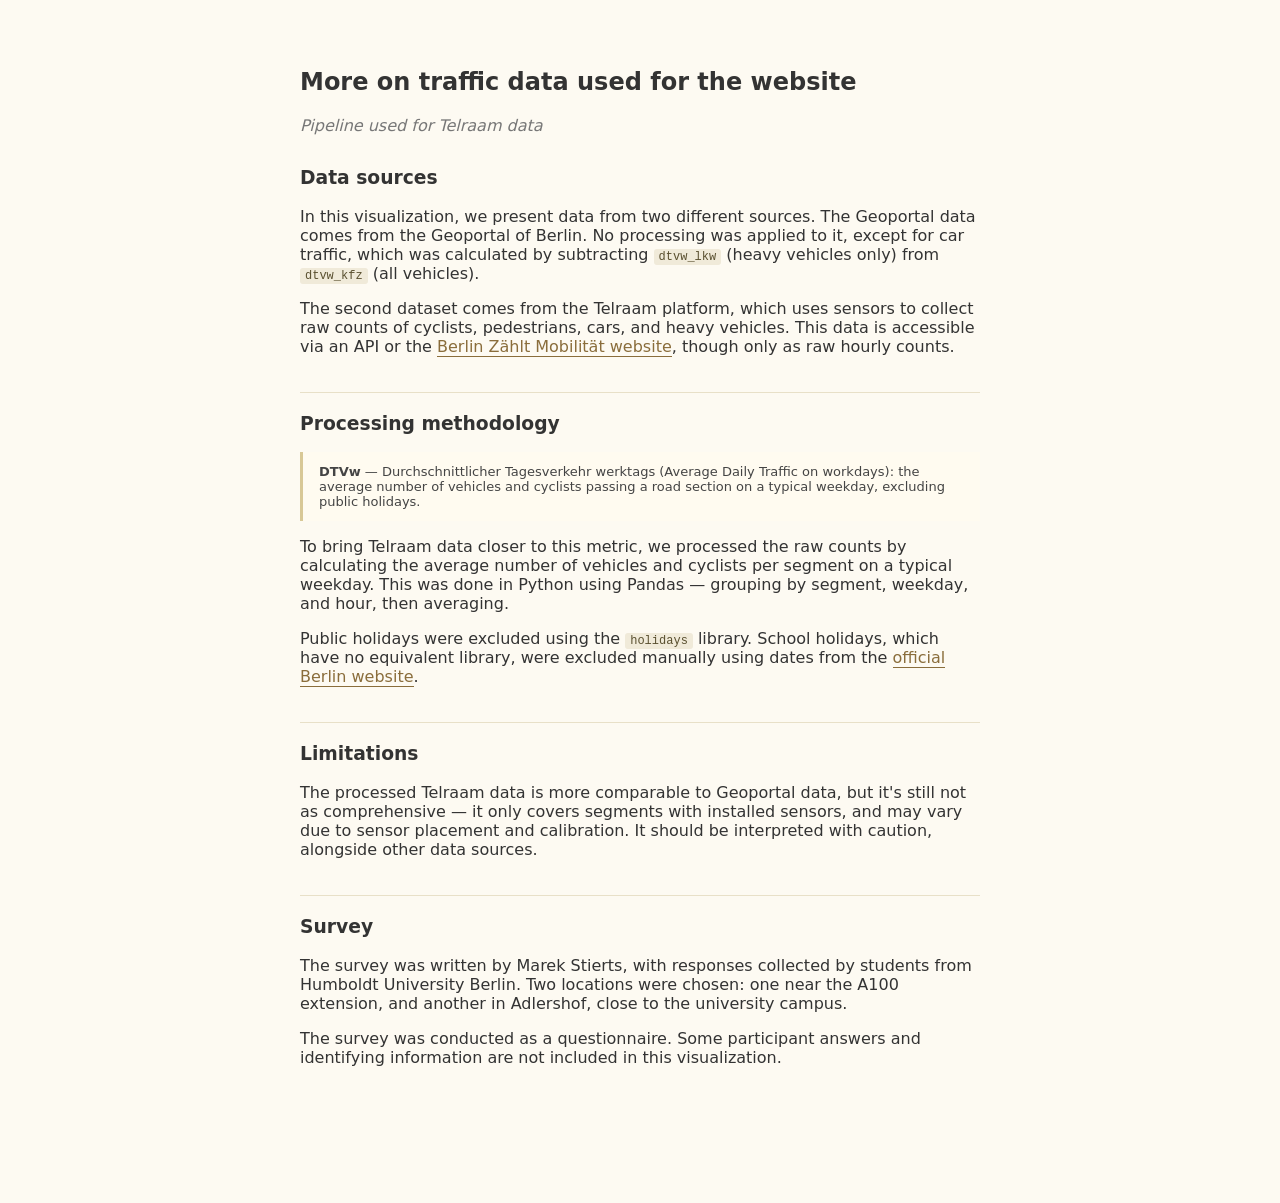
==== more_info.html @ 19c659bd "okay" ====
<!DOCTYPE html>
<html>
<head>
  <meta charset="utf-8">
  <title>Information on data</title>
  <link rel="stylesheet" href = "style_2.css">
 
</head>
<body>
  <main class="info-page">
    <h2>More on traffic data used for the website</h2>
    <p class="subtitle">Pipeline used for Telraam data</p>

    <section>
      <h3>Data sources</h3>
      <p>In this visualization, we present data from two different sources. The Geoportal data comes from the Geoportal of Berlin. No processing was applied to it, except for car traffic, which was calculated by subtracting <code>dtvw_lkw</code> (heavy vehicles only) from <code>dtvw_kfz</code> (all vehicles).</p>
      <p>The second dataset comes from the Telraam platform, which uses sensors to collect raw counts of cyclists, pedestrians, cars, and heavy vehicles. This data is accessible via an API or the <a href="#">Berlin Zählt Mobilität website</a>, though only as raw hourly counts.</p>
    </section>

    <section>
      <h3>Processing methodology</h3>
      <div class="callout">
        <strong>DTVw</strong> — Durchschnittlicher Tagesverkehr werktags (Average Daily Traffic on workdays): the average number of vehicles and cyclists passing a road section on a typical weekday, excluding public holidays.
      </div>
      <p>To bring Telraam data closer to this metric, we processed the raw counts by calculating the average number of vehicles and cyclists per segment on a typical weekday. This was done in Python using Pandas — grouping by segment, weekday, and hour, then averaging.</p>
      <p>Public holidays were excluded using the <code>holidays</code> library. School holidays, which have no equivalent library, were excluded manually using dates from the <a href="#">official Berlin website</a>.</p>
    </section>

    <section>
      <h3>Limitations</h3>
      <p>The processed Telraam data is more comparable to Geoportal data, but it's still not as comprehensive — it only covers segments with installed sensors, and may vary due to sensor placement and calibration. It should be interpreted with caution, alongside other data sources.</p>
    </section>

    <section>
      <h3>Survey</h3>
      <p>The survey was written by Marek Stierts, with responses collected by students from Humboldt University Berlin. Two locations were chosen: one near the A100 extension, and another in Adlershof, close to the university campus.</p>
      <p>The survey was conducted as a questionnaire. Some participant answers and identifying information are not included in this visualization.</p>
    </section>
  </main>
</body>
</html>
---- style_2.css ----
body {
  margin: 0;
  font-family: 'Inter', system-ui, sans-serif;
  background: #fdfaf2;
  color: #333;
}

.info-page {
  max-width: 680px;
  margin: 0 auto;
  padding: 48px 24px 80px;
}

.subtitle {
  color: #777;
  font-style: italic;
  margin-bottom: 32px;
}

section {
  margin-bottom: 20px;
  padding-bottom: 20px;
  border-bottom: 1px solid #e8e0c8;
}

section:last-child {
  border-bottom: none;
}

.callout {
  background: #fffbf0;
  border-left: 3px solid #d8c896;
  padding: 12px 16px;
  margin: 12px 0;
  font-size: 13px;
  color: #444;
}

code {
  background: #f0ead9;
  padding: 1px 5px;
  border-radius: 3px;
  font-size: 12px;
  color: #5a5030;
}

a {
  color: #8a6d3b;
  text-decoration: none;
  border-bottom: 1px solid currentColor;
}

a:hover {
  color: #6b5228;
}
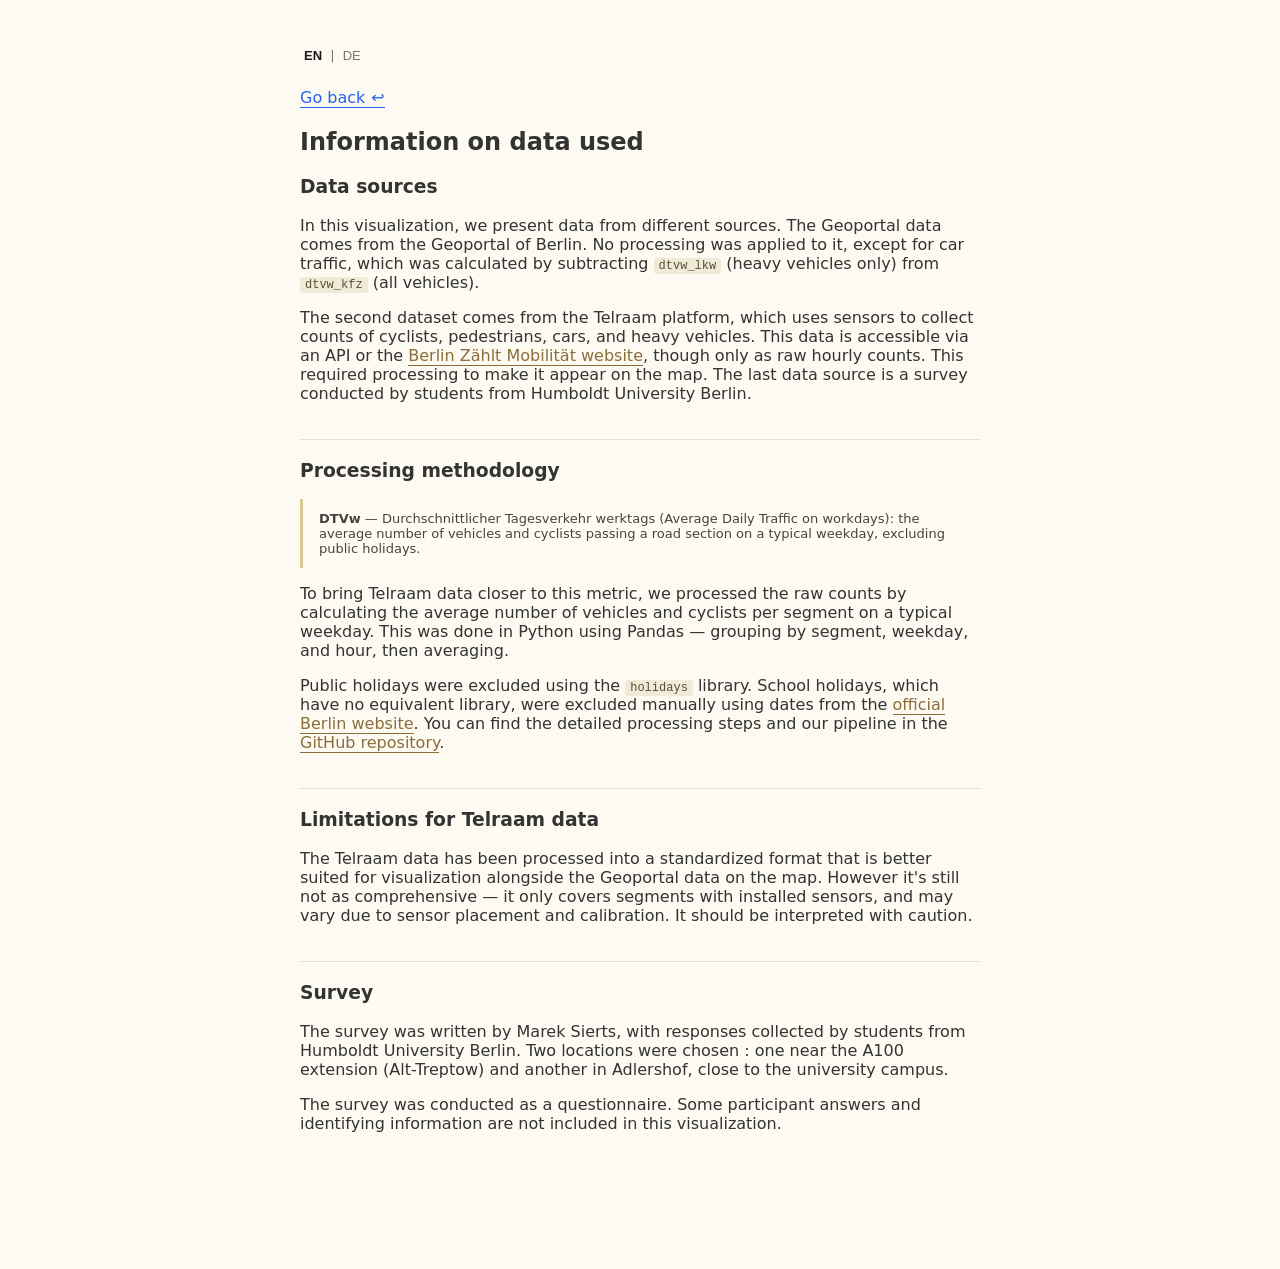
==== commit b0ac0bb9: "changes almost-with highlight good colors for survey" ====
--- a/more_info.html
+++ b/more_info.html
@@ -8,13 +8,21 @@
 </head>
 <body>
   <main class="info-page">
-    <h2>More on traffic data used for the website</h2>
-    <p class="subtitle">Pipeline used for Telraam data</p>
+    <div class="lang-toggle">
+  <button data-lang="en" class="active">EN</button>
+  <span>|</span>
+  <button data-lang="de">DE</button>
+</div>
+    <a href="index.html" target="_self" class="info-link2">Go back</a>
+    <h2 id="title"></h2>
+    <!-- <p class="subtitle">Pipeline used for Telraam data</p> -->
 
     <section>
-      <h3>Data sources</h3>
-      <p>In this visualization, we present data from two different sources. The Geoportal data comes from the Geoportal of Berlin. No processing was applied to it, except for car traffic, which was calculated by subtracting <code>dtvw_lkw</code> (heavy vehicles only) from <code>dtvw_kfz</code> (all vehicles).</p>
-      <p>The second dataset comes from the Telraam platform, which uses sensors to collect raw counts of cyclists, pedestrians, cars, and heavy vehicles. This data is accessible via an API or the <a href="#">Berlin Zählt Mobilität website</a>, though only as raw hourly counts.</p>
+
+      <h3 id= "datenquellen-heading"></h3>
+
+      <p id="intro"></p>
+      <p id="intro2"></p>
     </section>
 
     <section>
@@ -23,19 +31,43 @@
         <strong>DTVw</strong> — Durchschnittlicher Tagesverkehr werktags (Average Daily Traffic on workdays): the average number of vehicles and cyclists passing a road section on a typical weekday, excluding public holidays.
       </div>
       <p>To bring Telraam data closer to this metric, we processed the raw counts by calculating the average number of vehicles and cyclists per segment on a typical weekday. This was done in Python using Pandas — grouping by segment, weekday, and hour, then averaging.</p>
-      <p>Public holidays were excluded using the <code>holidays</code> library. School holidays, which have no equivalent library, were excluded manually using dates from the <a href="#">official Berlin website</a>.</p>
+      <p>Public holidays were excluded using the <code>holidays</code> library. 
+        School holidays, which have no equivalent library, were excluded manually using dates 
+        from the <a href="#">official Berlin website</a>.
+      You can find the detailed processing steps and our pipeline in the <a href="https://github.com/berlin-zaehlt/traffic-data-processing">GitHub repository</a>.</p>
     </section>
 
     <section>
-      <h3>Limitations</h3>
-      <p>The processed Telraam data is more comparable to Geoportal data, but it's still not as comprehensive — it only covers segments with installed sensors, and may vary due to sensor placement and calibration. It should be interpreted with caution, alongside other data sources.</p>
+      <h3>Limitations for Telraam data</h3>
+      <p>The Telraam data has been processed into a standardized format that is
+        better suited for visualization alongside the Geoportal data on the map.
+        However it's still not as comprehensive — it only covers segments with installed sensors, 
+        and may vary due to sensor placement and calibration. It should be interpreted with 
+        caution.</p>
     </section>
 
     <section>
       <h3>Survey</h3>
-      <p>The survey was written by Marek Stierts, with responses collected by students from Humboldt University Berlin. Two locations were chosen: one near the A100 extension, and another in Adlershof, close to the university campus.</p>
-      <p>The survey was conducted as a questionnaire. Some participant answers and identifying information are not included in this visualization.</p>
+      <p>The survey was written by Marek Sierts, with responses collected by students from Humboldt University Berlin. 
+        Two locations were chosen : one near the A100 extension (Alt-Treptow) and another in Adlershof, close to the university campus.</p>
+      <p>The survey was conducted as a questionnaire. Some participant answers and identifying information 
+        are not included in this visualization.</p>
     </section>
   </main>
 </body>
-</html>+<script src="language.js"></script>
+</html>
+
+      <!-- <p data-de="In dieser Visualisierung präsentieren wir Daten aus verschiedenen
+       Quellen. Die Geoportal-Daten stammen vom Geoportal Berlin. 
+       Es wurde keine Verarbeitung angewendet, außer für den Autoverkehr,
+        der berechnet wurde, indem <code>dtvw_lkw</code> (nur schwere Fahrzeuge) von 
+        <code>dtvw_kfz</code> (alle Fahrzeuge) subtrahiert wurde.</p>">
+        In this visualization, we present data from different sources. The Geoportal data comes from the Geoportal of Berlin. 
+        No processing was applied to it, except for car traffic, which was calculated by subtracting 
+        <code>dtvw_lkw</code> (heavy vehicles only) from <code>dtvw_kfz</code> (all vehicles).</p>
+      <p>The second dataset comes from the Telraam platform, which uses sensors to collect counts of cyclists, pedestrians, cars, and heavy vehicles. 
+        This data is accessible via an API or the <a href="http://www.berlin-zaehlt.de/">Berlin Zählt 
+          Mobilität website</a>, 
+        though only as raw hourly counts. This required processing to make it appear on the map.
+      The last data source is a survey conducted by students from Humboldt University Berlin.</p> -->
--- a/style_2.css
+++ b/style_2.css
@@ -53,3 +53,43 @@
 a:hover {
   color: #6b5228;
 }
+
+.info-link2 {
+  color: #2563eb;
+  text-decoration: none;
+  font-weight: 300;
+  display: inline-flex;
+  align-items: center;
+  gap: 6px;
+  margin-top: 25px;
+}
+
+.info-link2::after {
+   content: "↩";
+  transition: transform 0.2s ease;
+}
+
+.info-link2:hover::after {
+  transform: translateX(4px);
+}
+
+.info-link2:hover {
+  text-decoration: underline;
+}
+
+.lang-toggle {
+  font-size: 13px;
+  color: #777;
+}
+.lang-toggle button {
+  background: none;
+  border: none;
+  cursor: pointer;
+  color: #777;
+  font-size: 13px;
+  padding: 0 4px;
+}
+.lang-toggle button.active {
+  color: #1a1a1a;
+  font-weight: 700;
+}
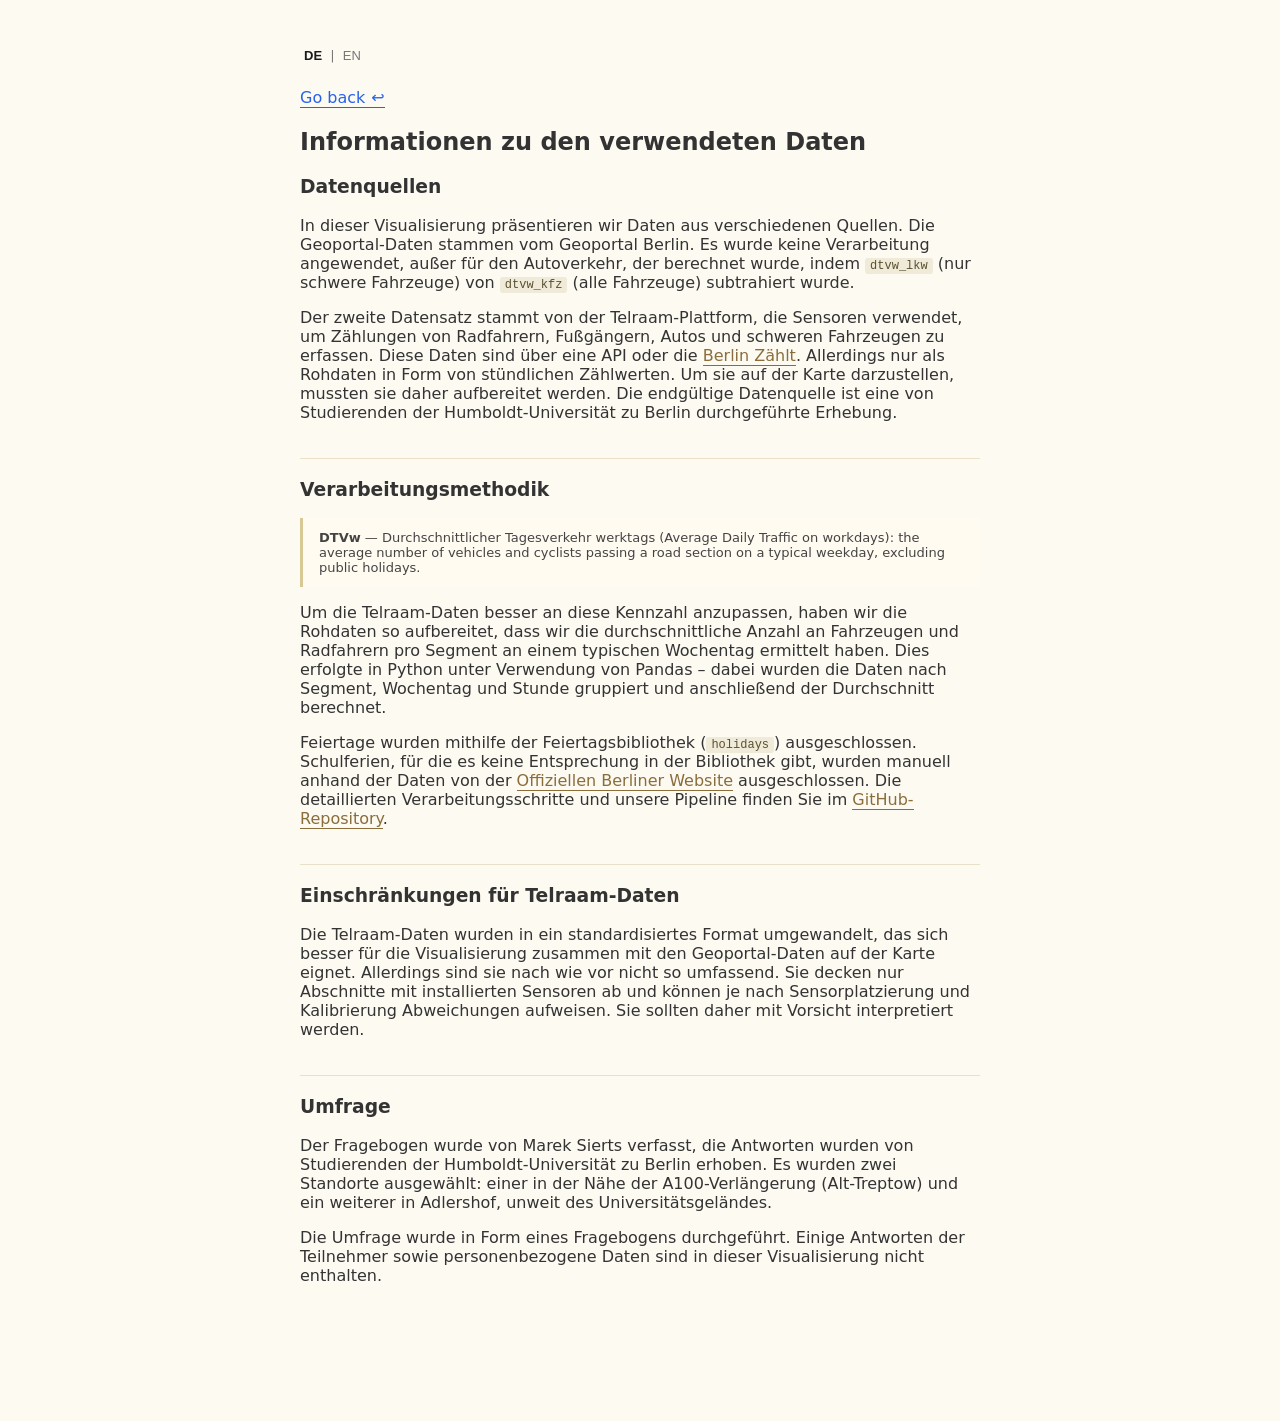
==== commit 4a965486: "small changes language" ====
--- a/more_info.html
+++ b/more_info.html
@@ -3,15 +3,16 @@
 <head>
   <meta charset="utf-8">
   <title>Information on data</title>
-  <link rel="stylesheet" href = "style_2.css">
+  <link rel="stylesheet" href = "css_style/style_2.css">
  
 </head>
 <body>
   <main class="info-page">
     <div class="lang-toggle">
-  <button data-lang="en" class="active">EN</button>
+  <button data-lang="de" class="active">DE</button>
   <span>|</span>
-  <button data-lang="de">DE</button>
+  <button data-lang="en" >EN</button>
+  
 </div>
     <a href="index.html" target="_self" class="info-link2">Go back</a>
     <h2 id="title"></h2>
@@ -26,36 +27,27 @@
     </section>
 
     <section>
-      <h3>Processing methodology</h3>
+      <h3 id = "title2"></h3>
       <div class="callout">
         <strong>DTVw</strong> — Durchschnittlicher Tagesverkehr werktags (Average Daily Traffic on workdays): the average number of vehicles and cyclists passing a road section on a typical weekday, excluding public holidays.
       </div>
-      <p>To bring Telraam data closer to this metric, we processed the raw counts by calculating the average number of vehicles and cyclists per segment on a typical weekday. This was done in Python using Pandas — grouping by segment, weekday, and hour, then averaging.</p>
-      <p>Public holidays were excluded using the <code>holidays</code> library. 
-        School holidays, which have no equivalent library, were excluded manually using dates 
-        from the <a href="#">official Berlin website</a>.
-      You can find the detailed processing steps and our pipeline in the <a href="https://github.com/berlin-zaehlt/traffic-data-processing">GitHub repository</a>.</p>
+      <p id= 'para2'></p>
+      <p id= 'para3'></p>
     </section>
 
     <section>
-      <h3>Limitations for Telraam data</h3>
-      <p>The Telraam data has been processed into a standardized format that is
-        better suited for visualization alongside the Geoportal data on the map.
-        However it's still not as comprehensive — it only covers segments with installed sensors, 
-        and may vary due to sensor placement and calibration. It should be interpreted with 
-        caution.</p>
+      <h3 id = 'title3'></h3>
+      <p id= 'para4'></p>
     </section>
 
     <section>
-      <h3>Survey</h3>
-      <p>The survey was written by Marek Sierts, with responses collected by students from Humboldt University Berlin. 
-        Two locations were chosen : one near the A100 extension (Alt-Treptow) and another in Adlershof, close to the university campus.</p>
-      <p>The survey was conducted as a questionnaire. Some participant answers and identifying information 
-        are not included in this visualization.</p>
+      <h3 id='title4'></h3>
+      <p id= 'para5'></p>
+      <p id='para6'></p>
     </section>
   </main>
 </body>
-<script src="language.js"></script>
+<script src="js/language.js"></script>
 </html>
 
       <!-- <p data-de="In dieser Visualisierung präsentieren wir Daten aus verschiedenen
--- a/css_style/style_2.css
+++ b/css_style/style_2.css
@@ -0,0 +1,95 @@
+body {
+  margin: 0;
+  font-family: 'Inter', system-ui, sans-serif;
+  background: #fdfaf2;
+  color: #333;
+}
+
+.info-page {
+  max-width: 680px;
+  margin: 0 auto;
+  padding: 48px 24px 80px;
+}
+
+.subtitle {
+  color: #777;
+  font-style: italic;
+  margin-bottom: 32px;
+}
+
+section {
+  margin-bottom: 20px;
+  padding-bottom: 20px;
+  border-bottom: 1px solid #e8e0c8;
+}
+
+section:last-child {
+  border-bottom: none;
+}
+
+.callout {
+  background: #fffbf0;
+  border-left: 3px solid #d8c896;
+  padding: 12px 16px;
+  margin: 12px 0;
+  font-size: 13px;
+  color: #444;
+}
+
+code {
+  background: #f0ead9;
+  padding: 1px 5px;
+  border-radius: 3px;
+  font-size: 12px;
+  color: #5a5030;
+}
+
+a {
+  color: #8a6d3b;
+  text-decoration: none;
+  border-bottom: 1px solid currentColor;
+}
+
+a:hover {
+  color: #6b5228;
+}
+
+.info-link2 {
+  color: #2563eb;
+  text-decoration: none;
+  font-weight: 300;
+  display: inline-flex;
+  align-items: center;
+  gap: 6px;
+  margin-top: 25px;
+}
+
+.info-link2::after {
+   content: "↩";
+  transition: transform 0.2s ease;
+}
+
+.info-link2:hover::after {
+  transform: translateX(4px);
+}
+
+.info-link2:hover {
+  text-decoration: underline;
+}
+
+.lang-toggle {
+  font-size: 13px;
+  color: #777;
+}
+.lang-toggle button {
+  background: none;
+  border: none;
+  cursor: pointer;
+  color: #777;
+  font-size: 13px;
+  padding: 0 4px;
+}
+.lang-toggle button.active {
+  color: #1a1a1a;
+  font-weight: 700;
+}
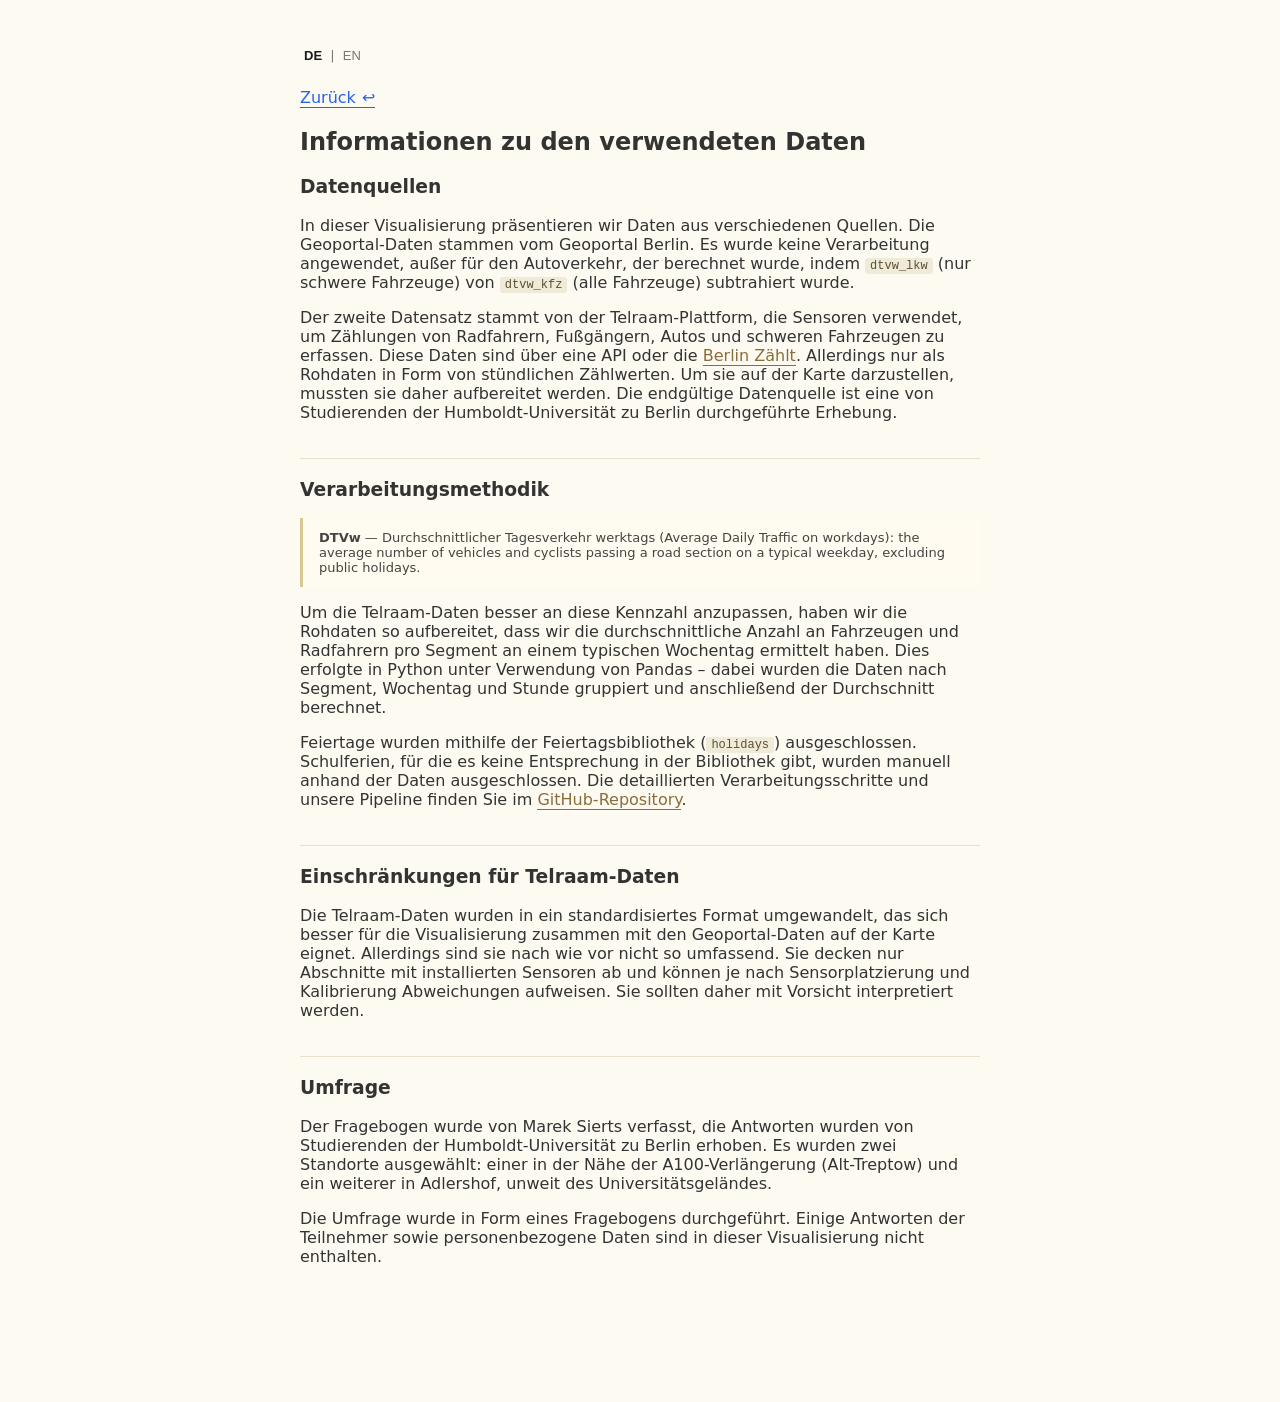
==== commit 1619c3c9: "last changes" ====
--- a/more_info.html
+++ b/more_info.html
@@ -14,7 +14,7 @@
   <button data-lang="en" >EN</button>
   
 </div>
-    <a href="index.html" target="_self" class="info-link2">Go back</a>
+    <a href="index.html" target="_self" class="info-link2">Zurück</a>
     <h2 id="title"></h2>
     <!-- <p class="subtitle">Pipeline used for Telraam data</p> -->
 
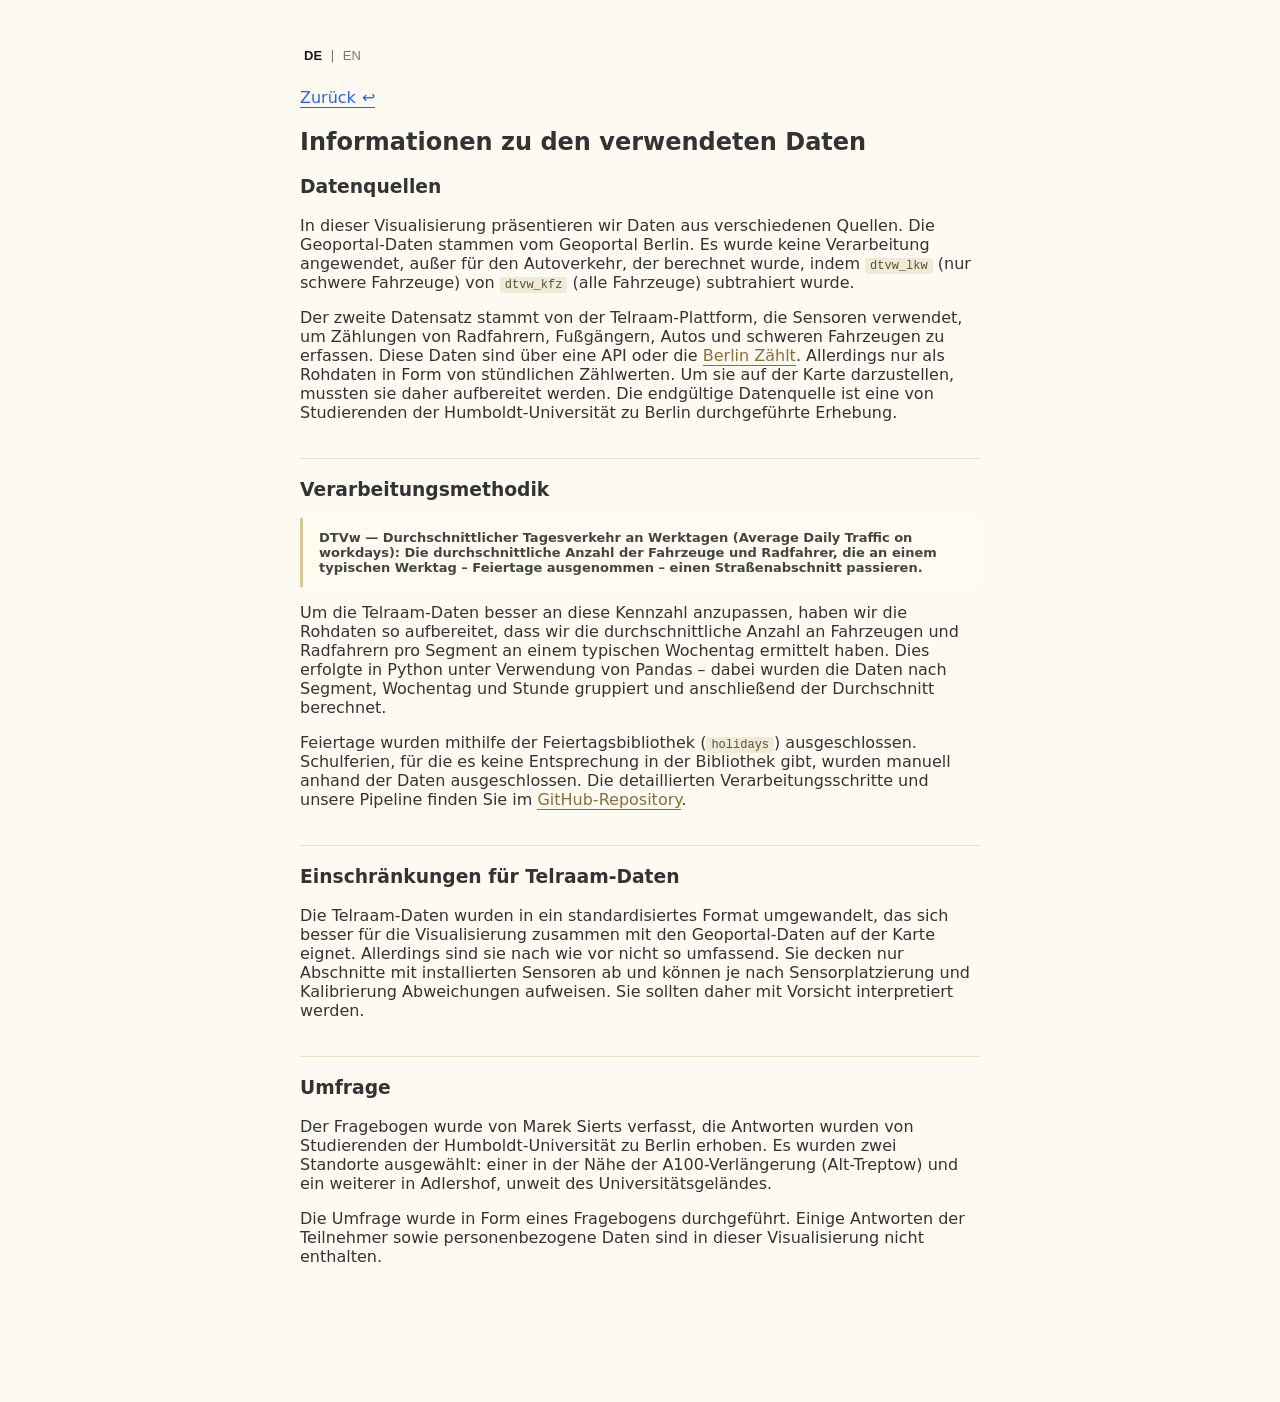
==== commit a3b02002: "comments" ====
--- a/more_info.html
+++ b/more_info.html
@@ -1,3 +1,7 @@
+<!-- Weitere Information Page 
+Use it to modify the button DE|EN english 
+To change the content of the page, go to js/language.js  -->
+
 <!DOCTYPE html>
 <html>
 <head>
@@ -8,20 +12,21 @@
 </head>
 <body>
   <main class="info-page">
+
+    <!-- DE|EN button -->
     <div class="lang-toggle">
-  <button data-lang="de" class="active">DE</button>
-  <span>|</span>
-  <button data-lang="en" >EN</button>
-  
-</div>
+      <button data-lang="de" class="active">DE</button>
+      <span>|</span>
+      <button data-lang="en" >EN</button>
+    </div>
+
+    <!-- Go back button -->
     <a href="index.html" target="_self" class="info-link2">Zurück</a>
     <h2 id="title"></h2>
-    <!-- <p class="subtitle">Pipeline used for Telraam data</p> -->
-
+    
+    <!-- Content -->
     <section>
-
       <h3 id= "datenquellen-heading"></h3>
-
       <p id="intro"></p>
       <p id="intro2"></p>
     </section>
@@ -29,7 +34,8 @@
     <section>
       <h3 id = "title2"></h3>
       <div class="callout">
-        <strong>DTVw</strong> — Durchschnittlicher Tagesverkehr werktags (Average Daily Traffic on workdays): the average number of vehicles and cyclists passing a road section on a typical weekday, excluding public holidays.
+        <strong> DTVw </strong>
+        <strong id = "dtvw"></strong>
       </div>
       <p id= 'para2'></p>
       <p id= 'para3'></p>
@@ -45,21 +51,8 @@
       <p id= 'para5'></p>
       <p id='para6'></p>
     </section>
-  </main>
+    
+</main>
 </body>
 <script src="js/language.js"></script>
-</html>
-
-      <!-- <p data-de="In dieser Visualisierung präsentieren wir Daten aus verschiedenen
-       Quellen. Die Geoportal-Daten stammen vom Geoportal Berlin. 
-       Es wurde keine Verarbeitung angewendet, außer für den Autoverkehr,
-        der berechnet wurde, indem <code>dtvw_lkw</code> (nur schwere Fahrzeuge) von 
-        <code>dtvw_kfz</code> (alle Fahrzeuge) subtrahiert wurde.</p>">
-        In this visualization, we present data from different sources. The Geoportal data comes from the Geoportal of Berlin. 
-        No processing was applied to it, except for car traffic, which was calculated by subtracting 
-        <code>dtvw_lkw</code> (heavy vehicles only) from <code>dtvw_kfz</code> (all vehicles).</p>
-      <p>The second dataset comes from the Telraam platform, which uses sensors to collect counts of cyclists, pedestrians, cars, and heavy vehicles. 
-        This data is accessible via an API or the <a href="http://www.berlin-zaehlt.de/">Berlin Zählt 
-          Mobilität website</a>, 
-        though only as raw hourly counts. This required processing to make it appear on the map.
-      The last data source is a survey conducted by students from Humboldt University Berlin.</p> -->+</html>
--- a/css_style/style_2.css
+++ b/css_style/style_2.css
@@ -1,3 +1,6 @@
+/* Style for more_info.html */
+
+/* main page */
 body {
   margin: 0;
   font-family: 'Inter', system-ui, sans-serif;
@@ -44,6 +47,7 @@
   color: #5a5030;
 }
 
+/* link */
 a {
   color: #8a6d3b;
   text-decoration: none;
@@ -77,6 +81,7 @@
   text-decoration: underline;
 }
 
+/* toggle buttons */
 .lang-toggle {
   font-size: 13px;
   color: #777;
